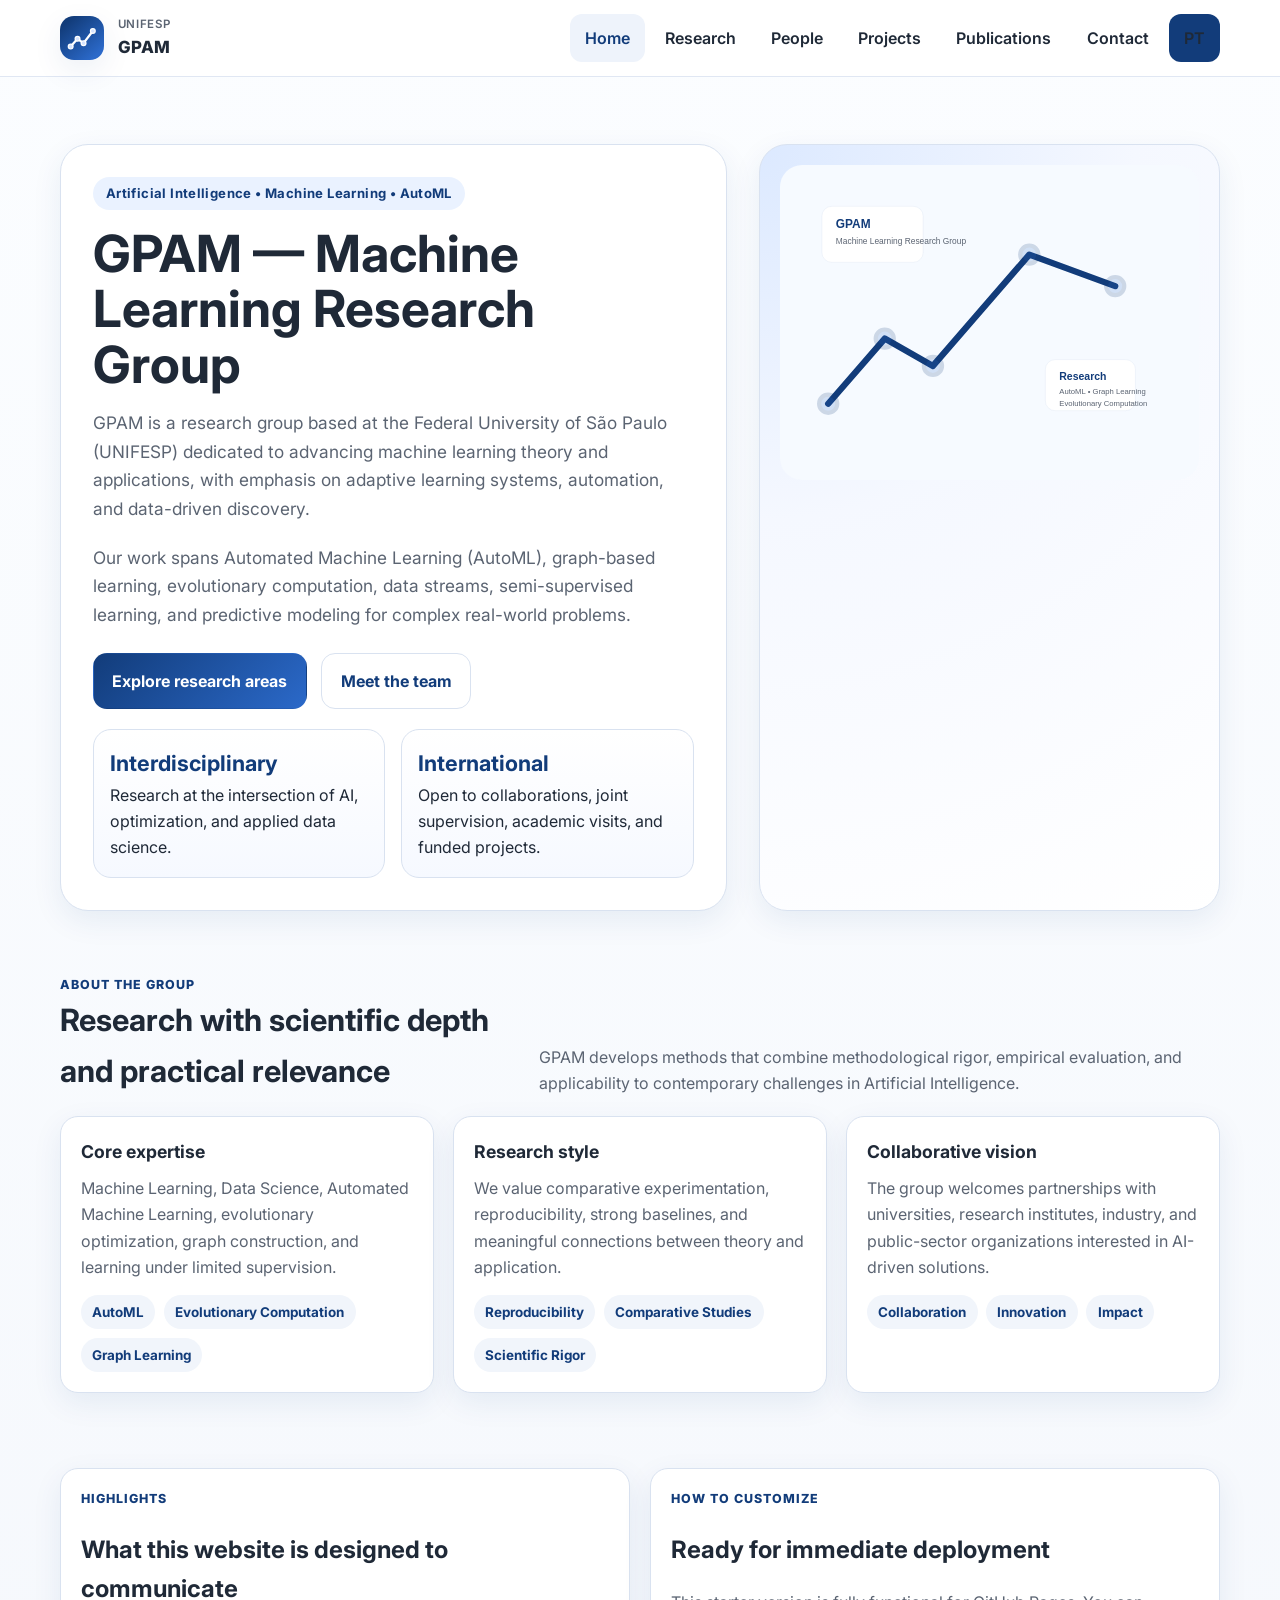
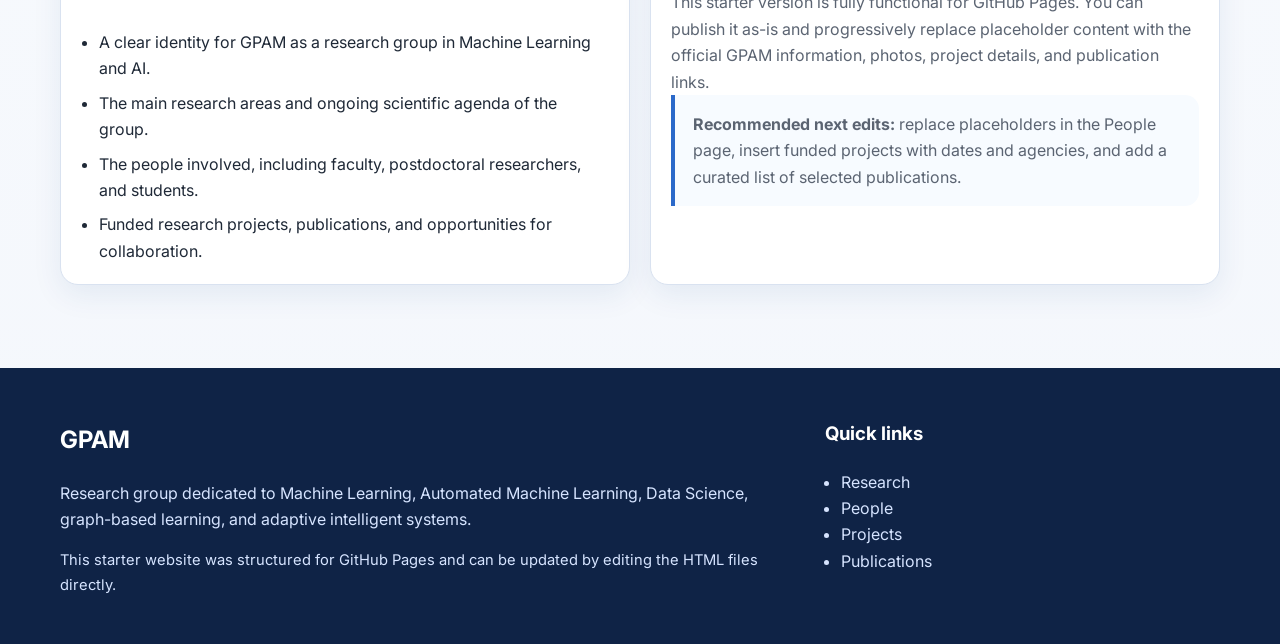
==== index.html @ a6197feb "initial gpam website" ====
<!doctype html>
<html lang="en">
<head>
  <meta charset="utf-8">
  <meta name="viewport" content="width=device-width, initial-scale=1">
  <title>GPAM — Machine Learning Research Group</title>
  <meta name="description" content="GPAM — Grupo de Pesquisa em Aprendizado de Máquina at UNIFESP.">
  <link rel="preconnect" href="https://fonts.googleapis.com">
  <link rel="preconnect" href="https://fonts.gstatic.com" crossorigin>
  <link href="https://fonts.googleapis.com/css2?family=Inter:wght@400;500;600;700;800&display=swap" rel="stylesheet">
  <link rel="stylesheet" href="assets/css/style.css">
</head>
<body>
  <a class="skip-link" href="#main">Skip to content</a>
  <header class="site-header">
    <div class="container header-inner">
      <a class="brand" href="index.html">
        <img class="brand-mark" src="assets/img/logo-gpam.svg" alt="GPAM logo">
        <div class="brand-text">
          <small>UNIFESP</small>
          <span>GPAM</span>
        </div>
      </a>
      <button class="nav-toggle" type="button" aria-expanded="false" aria-label="Toggle navigation">Menu</button>
      <nav class="site-nav" aria-label="Primary">
        <ul>
          <li><a href="index.html" aria-current="page">Home</a></li>
<li><a href="research.html">Research</a></li>
<li><a href="people.html">People</a></li>
<li><a href="projects.html">Projects</a></li>
<li><a href="publications.html">Publications</a></li>
<li><a href="contact.html">Contact</a></li>
          <li><a class="lang-switch" href="pt/index.html">PT</a></li>
        </ul>
      </nav>
    </div>
  </header>
  <main id="main">
    
<section class="hero">
  <div class="container hero-grid">
    <div class="hero-card">
      <span class="eyebrow">Artificial Intelligence • Machine Learning • AutoML</span>
      <h1>GPAM — Machine Learning Research Group</h1>
      <p class="lead">GPAM is a research group based at the Federal University of São Paulo (UNIFESP) dedicated to advancing machine learning theory and applications, with emphasis on adaptive learning systems, automation, and data-driven discovery.</p>
      <p class="lead">Our work spans Automated Machine Learning (AutoML), graph-based learning, evolutionary computation, data streams, semi-supervised learning, and predictive modeling for complex real-world problems.</p>
      <div class="cta-row">
        <a class="btn btn-primary" href="research.html">Explore research areas</a>
        <a class="btn btn-secondary" href="people.html">Meet the team</a>
      </div>
      <div class="stat-grid">
        <div class="stat-box"><strong>Interdisciplinary</strong><span>Research at the intersection of AI, optimization, and applied data science.</span></div>
        <div class="stat-box"><strong>International</strong><span>Open to collaborations, joint supervision, academic visits, and funded projects.</span></div>
      </div>
    </div>
    <div class="visual-card">
      <img src="assets/img/hero-graph.svg" alt="Abstract graph illustration representing machine learning research">
    </div>
  </div>
</section>

<section class="section">
  <div class="container">
    <div class="section-header">
      <div>
        <div class="kicker">About the group</div>
        <h2>Research with scientific depth and practical relevance</h2>
      </div>
      <p>GPAM develops methods that combine methodological rigor, empirical evaluation, and applicability to contemporary challenges in Artificial Intelligence.</p>
    </div>
    <div class="grid grid-3">
      <article class="card">
        <h3>Core expertise</h3>
        <p>Machine Learning, Data Science, Automated Machine Learning, evolutionary optimization, graph construction, and learning under limited supervision.</p>
        <div class="tag-row"><span class="tag">AutoML</span><span class="tag">Evolutionary Computation</span><span class="tag">Graph Learning</span></div>
      </article>
      <article class="card">
        <h3>Research style</h3>
        <p>We value comparative experimentation, reproducibility, strong baselines, and meaningful connections between theory and application.</p>
        <div class="tag-row"><span class="tag">Reproducibility</span><span class="tag">Comparative Studies</span><span class="tag">Scientific Rigor</span></div>
      </article>
      <article class="card">
        <h3>Collaborative vision</h3>
        <p>The group welcomes partnerships with universities, research institutes, industry, and public-sector organizations interested in AI-driven solutions.</p>
        <div class="tag-row"><span class="tag">Collaboration</span><span class="tag">Innovation</span><span class="tag">Impact</span></div>
      </article>
    </div>
  </div>
</section>

<section class="section">
  <div class="container grid grid-2">
    <div class="card">
      <div class="kicker">Highlights</div>
      <h2>What this website is designed to communicate</h2>
      <ul class="highlight-list">
        <li>A clear identity for GPAM as a research group in Machine Learning and AI.</li>
        <li>The main research areas and ongoing scientific agenda of the group.</li>
        <li>The people involved, including faculty, postdoctoral researchers, and students.</li>
        <li>Funded research projects, publications, and opportunities for collaboration.</li>
      </ul>
    </div>
    <div class="card">
      <div class="kicker">How to customize</div>
      <h2>Ready for immediate deployment</h2>
      <p>This starter version is fully functional for GitHub Pages. You can publish it as-is and progressively replace placeholder content with the official GPAM information, photos, project details, and publication links.</p>
      <p class="note"><strong>Recommended next edits:</strong> replace placeholders in the People page, insert funded projects with dates and agencies, and add a curated list of selected publications.</p>
    </div>
  </div>
</section>

  </main>
  <footer class="site-footer">
    <div class="container footer-grid">
      <div>
        <h2>GPAM</h2>
        <p>Research group dedicated to Machine Learning, Automated Machine Learning, Data Science, graph-based learning, and adaptive intelligent systems.</p>
        <p class="small">This starter website was structured for GitHub Pages and can be updated by editing the HTML files directly.</p>
      </div>
      <div>
        <h3>Quick links</h3>
        <ul>
          <li><a href="research.html">Research</a></li>
          <li><a href="people.html">People</a></li>
          <li><a href="projects.html">Projects</a></li>
          <li><a href="publications.html">Publications</a></li>
        </ul>
      </div>
    </div>
  </footer>
  <script src="assets/js/main.js"></script>
</body>
</html>
---- assets/css/style.css ----
:root {
  --bg: #f7f9fc;
  --surface: #ffffff;
  --surface-2: #eef3fb;
  --text: #1f2937;
  --muted: #5b6472;
  --primary: #123c7a;
  --primary-2: #2b69c9;
  --border: #d9e2f0;
  --shadow: 0 10px 30px rgba(18, 60, 122, 0.08);
  --radius: 18px;
  --maxw: 1160px;
}
* { box-sizing: border-box; }
html { scroll-behavior: smooth; }
body {
  margin: 0;
  font-family: Inter, system-ui, -apple-system, BlinkMacSystemFont, "Segoe UI", sans-serif;
  color: var(--text);
  background: linear-gradient(180deg, #fbfdff 0%, #f4f7fc 100%);
  line-height: 1.65;
}
a { color: var(--primary-2); text-decoration: none; }
a:hover { text-decoration: underline; }
img { max-width: 100%; display: block; }
.container { width: min(var(--maxw), calc(100% - 2rem)); margin: 0 auto; }
.skip-link {
  position: absolute; left: -9999px; top: auto;
}
.skip-link:focus {
  left: 1rem; top: 1rem; background: #fff; padding: .7rem 1rem; border-radius: 10px; z-index: 1000;
}
.site-header {
  position: sticky; top: 0; z-index: 30;
  backdrop-filter: saturate(180%) blur(10px);
  background: rgba(255,255,255,.88);
  border-bottom: 1px solid rgba(217,226,240,.8);
}
.header-inner {
  display: flex; align-items: center; justify-content: space-between; gap: 1rem;
  min-height: 76px;
}
.brand {
  display: inline-flex; align-items: center; gap: .85rem; color: var(--text); font-weight: 800;
  text-decoration: none;
}
.brand-mark {
  width: 44px; height: 44px; border-radius: 14px; box-shadow: var(--shadow);
}
.brand-text small { display: block; color: var(--muted); font-weight: 600; font-size: .72rem; letter-spacing: .06em; text-transform: uppercase; }
.brand-text span { display: block; font-size: 1.05rem; }
.nav-toggle {
  display: none; border: 1px solid var(--border); background: #fff; border-radius: 12px; padding: .6rem .8rem;
}
.site-nav ul {
  display: flex; align-items: center; list-style: none; margin: 0; padding: 0; gap: .3rem;
}
.site-nav a, .lang-switch {
  display: inline-flex; align-items: center; justify-content: center;
  min-height: 42px; padding: .7rem .95rem; border-radius: 12px; color: var(--text); font-weight: 600;
}
.site-nav a[aria-current="page"] {
  background: var(--surface-2); color: var(--primary);
}
.lang-switch {
  background: var(--primary); color: #fff; text-decoration: none;
}
.hero {
  padding: 4.2rem 0 2.5rem;
}
.hero-grid {
  display: grid; grid-template-columns: 1.3fr .9fr; gap: 2rem; align-items: center;
}
.hero-card {
  background: var(--surface); border: 1px solid var(--border); border-radius: 28px; padding: 2rem; box-shadow: var(--shadow);
}
.eyebrow {
  display: inline-flex; align-items: center; gap: .5rem; padding: .35rem .8rem;
  background: #eaf2ff; color: var(--primary); border-radius: 999px; font-size: .82rem; font-weight: 700; letter-spacing: .03em;
}
.hero h1 { font-size: clamp(2rem, 4vw, 3.5rem); line-height: 1.08; margin: 1rem 0; }
.hero p.lead { font-size: 1.08rem; color: var(--muted); margin-bottom: 1.3rem; }
.cta-row { display: flex; flex-wrap: wrap; gap: .9rem; margin-top: 1.5rem; }
.btn {
  display: inline-flex; align-items: center; justify-content: center; gap: .45rem;
  min-height: 48px; padding: .85rem 1.15rem; border-radius: 14px; font-weight: 700; text-decoration: none;
  border: 1px solid transparent;
}
.btn-primary { background: linear-gradient(135deg, var(--primary), var(--primary-2)); color: #fff; }
.btn-secondary { background: #fff; color: var(--primary); border-color: var(--border); }
.stat-grid {
  display: grid; grid-template-columns: repeat(2, 1fr); gap: 1rem; margin-top: 1.25rem;
}
.stat-box {
  background: linear-gradient(180deg, #fff 0%, #f6f9ff 100%);
  border: 1px solid var(--border); border-radius: 18px; padding: 1rem;
}
.stat-box strong { display: block; font-size: 1.35rem; color: var(--primary); }
.visual-card {
  min-height: 100%; background: radial-gradient(circle at top left, #dce9ff 0%, #f5f8ff 42%, #ffffff 100%);
  border: 1px solid var(--border); border-radius: 28px; box-shadow: var(--shadow); padding: 1.25rem;
}
.visual-card img { border-radius: 22px; }
.section { padding: 1.5rem 0 3.2rem; }
.section-header {
  display: flex; justify-content: space-between; align-items: end; gap: 1rem; margin-bottom: 1.2rem;
}
.section-header h2 { font-size: clamp(1.55rem, 2.4vw, 2.3rem); margin: 0; }
.section-header p { margin: 0; color: var(--muted); max-width: 720px; }
.grid { display: grid; gap: 1.2rem; }
.grid-3 { grid-template-columns: repeat(3, 1fr); }
.grid-2 { grid-template-columns: repeat(2, 1fr); }
.card {
  background: var(--surface); border: 1px solid var(--border); border-radius: var(--radius); padding: 1.25rem;
  box-shadow: var(--shadow);
}
.card h3 { margin-top: 0; margin-bottom: .55rem; font-size: 1.1rem; }
.card p { margin: 0; color: var(--muted); }
.tag-row { display: flex; flex-wrap: wrap; gap: .55rem; margin-top: .9rem; }
.tag {
  display: inline-flex; padding: .38rem .7rem; border-radius: 999px; background: #f1f5fb; color: var(--primary);
  font-size: .84rem; font-weight: 700;
}
.highlight-list { margin: 0; padding-left: 1.1rem; }
.highlight-list li + li { margin-top: .5rem; }
.note {
  padding: 1rem 1.15rem; border-left: 4px solid var(--primary-2); background: #f7fbff; border-radius: 0 14px 14px 0;
}
.person-card { display: grid; grid-template-columns: 92px 1fr; gap: 1rem; align-items: start; }
.person-card img { width: 92px; height: 92px; object-fit: cover; border-radius: 18px; border: 1px solid var(--border); }
.person-card h3 { margin-bottom: .15rem; }
.person-role { color: var(--primary); font-weight: 700; margin-bottom: .35rem; }
.person-links { display: flex; flex-wrap: wrap; gap: .8rem; margin-top: .75rem; font-size: .95rem; }
.timeline { display: grid; gap: 1rem; }
.timeline .card { position: relative; }
.timeline .card::before {
  content: ""; position: absolute; left: -1px; top: 1rem; bottom: 1rem; width: 4px; border-radius: 999px;
  background: linear-gradient(180deg, var(--primary), var(--primary-2));
}
.pub-list { margin: 0; padding-left: 1.2rem; }
.pub-list li + li { margin-top: .95rem; }
.contact-grid { display: grid; grid-template-columns: 1fr 1fr; gap: 1.2rem; }
.site-footer {
  margin-top: 2rem; background: #0f2346; color: #edf3ff; padding: 2rem 0;
}
.footer-grid { display: grid; grid-template-columns: 1.3fr .7fr; gap: 2rem; }
.site-footer h2, .site-footer h3 { color: #fff; }
.site-footer p, .site-footer li, .site-footer a { color: #d6e4ff; }
.site-footer ul { margin: .4rem 0 0; padding-left: 1rem; }
.small { font-size: .92rem; color: var(--muted); }
.page-hero {
  padding: 3rem 0 1.2rem;
}
.page-hero .card { padding: 1.6rem; }
.breadcrumb { color: var(--muted); font-size: .92rem; margin-bottom: .65rem; }
.empty-list { color: var(--muted); }
.kicker { color: var(--primary); text-transform: uppercase; letter-spacing: .08em; font-size: .78rem; font-weight: 800; }
@media (max-width: 980px) {
  .hero-grid, .grid-3, .grid-2, .contact-grid, .footer-grid { grid-template-columns: 1fr; }
}
@media (max-width: 820px) {
  .nav-toggle { display: inline-flex; }
  .site-nav {
    position: absolute; left: 0; right: 0; top: 76px; background: rgba(255,255,255,.98);
    border-bottom: 1px solid var(--border); display: none;
  }
  .site-nav.open { display: block; }
  .site-nav ul { flex-direction: column; align-items: stretch; padding: .8rem 1rem 1rem; }
  .site-nav a, .lang-switch { justify-content: flex-start; }
}
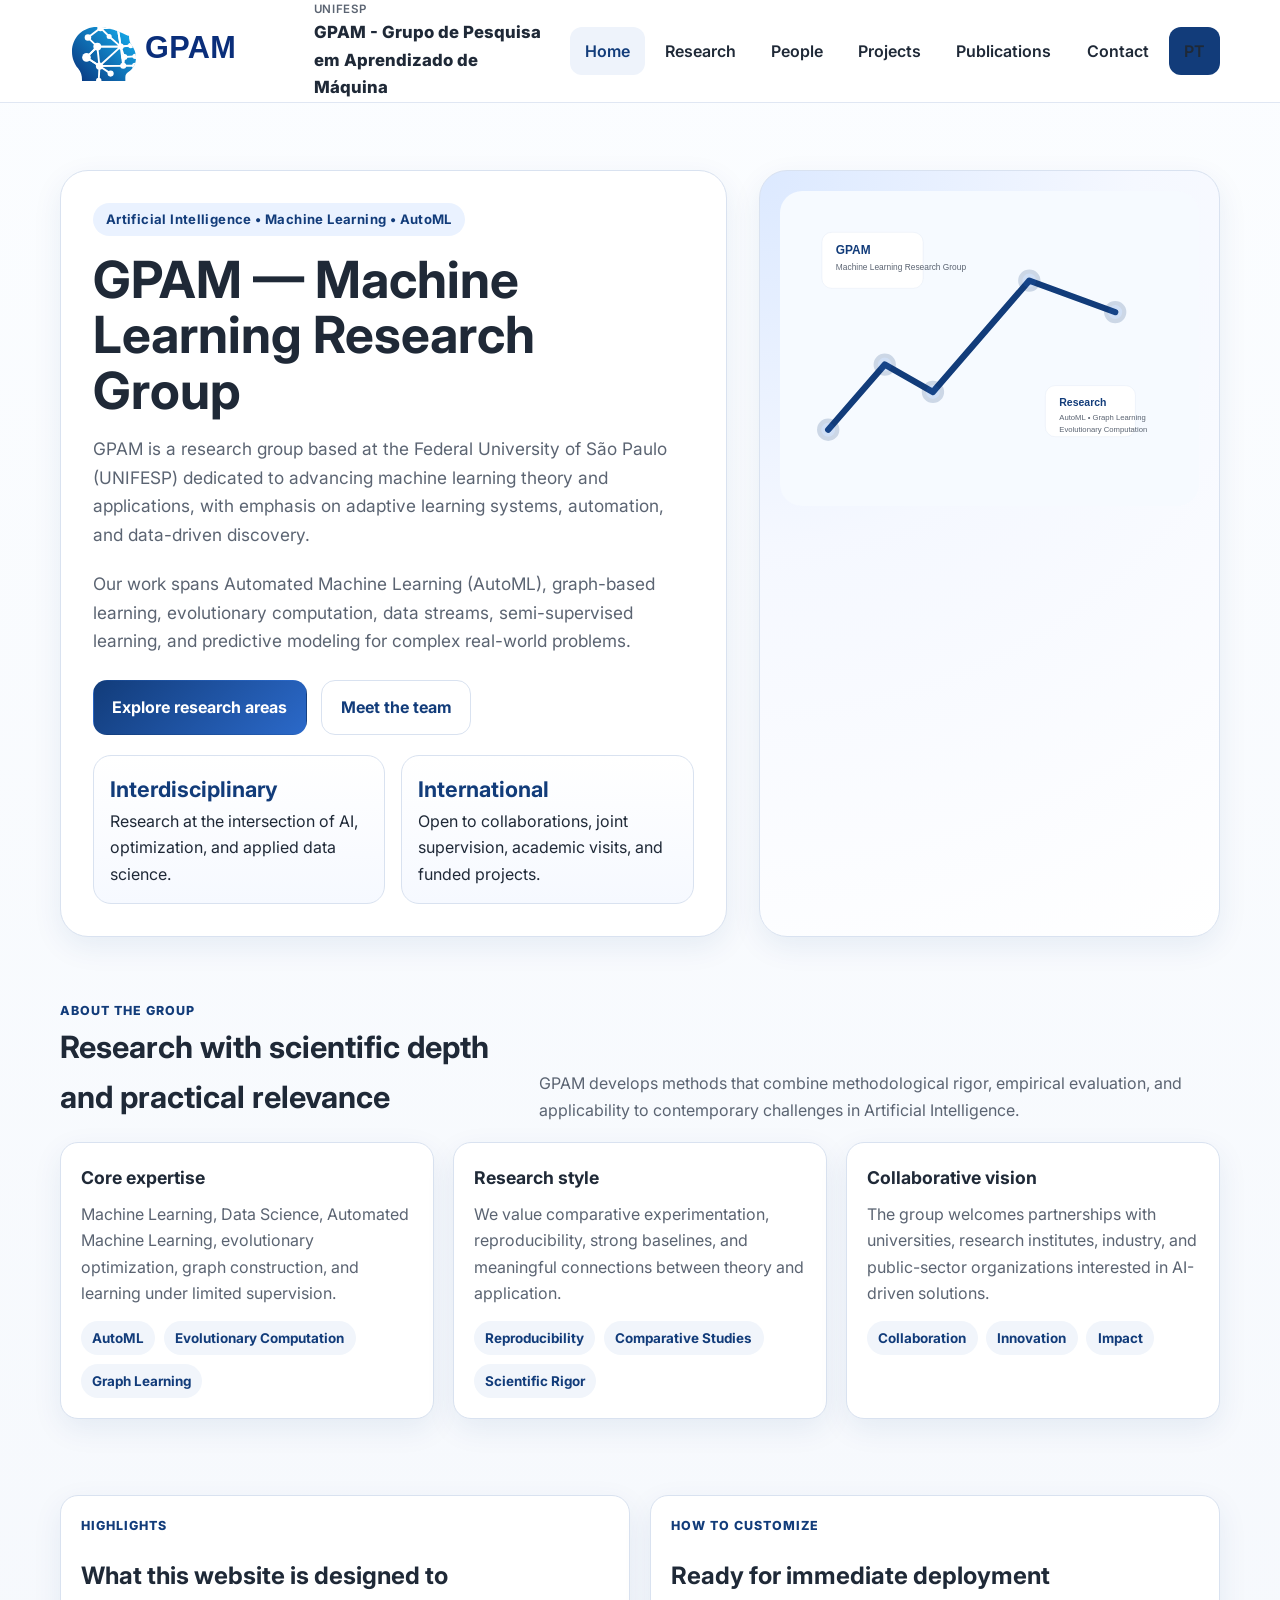
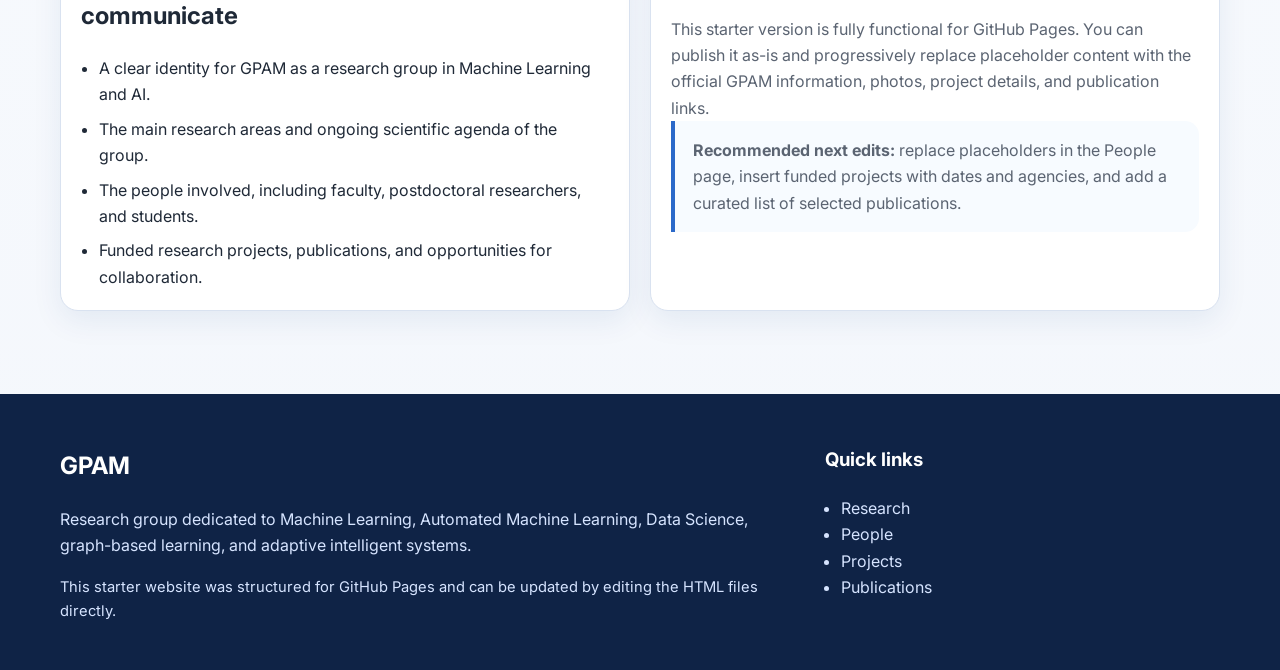
==== commit 5334fce3: "Update index.html" ====
--- a/index.html
+++ b/index.html
@@ -18,7 +18,7 @@
         <img class="brand-mark" src="assets/img/logo-gpam.svg" alt="GPAM logo">
         <div class="brand-text">
           <small>UNIFESP</small>
-          <span>GPAM</span>
+          <span>GPAM - Grupo de Pesquisa em Aprendizado de Máquina</span>
         </div>
       </a>
       <button class="nav-toggle" type="button" aria-expanded="false" aria-label="Toggle navigation">Menu</button>
@@ -130,4 +130,4 @@
   </footer>
   <script src="assets/js/main.js"></script>
 </body>
-</html>+</html>
--- a/assets/css/style.css
+++ b/assets/css/style.css
@@ -46,7 +46,9 @@
   text-decoration: none;
 }
 .brand-mark {
-  width: 44px; height: 44px; border-radius: 14px; box-shadow: var(--shadow);
+  height: 60px;
+  width: auto;
+  object-fit: cover;
 }
 .brand-text small { display: block; color: var(--muted); font-weight: 600; font-size: .72rem; letter-spacing: .06em; text-transform: uppercase; }
 .brand-text span { display: block; font-size: 1.05rem; }
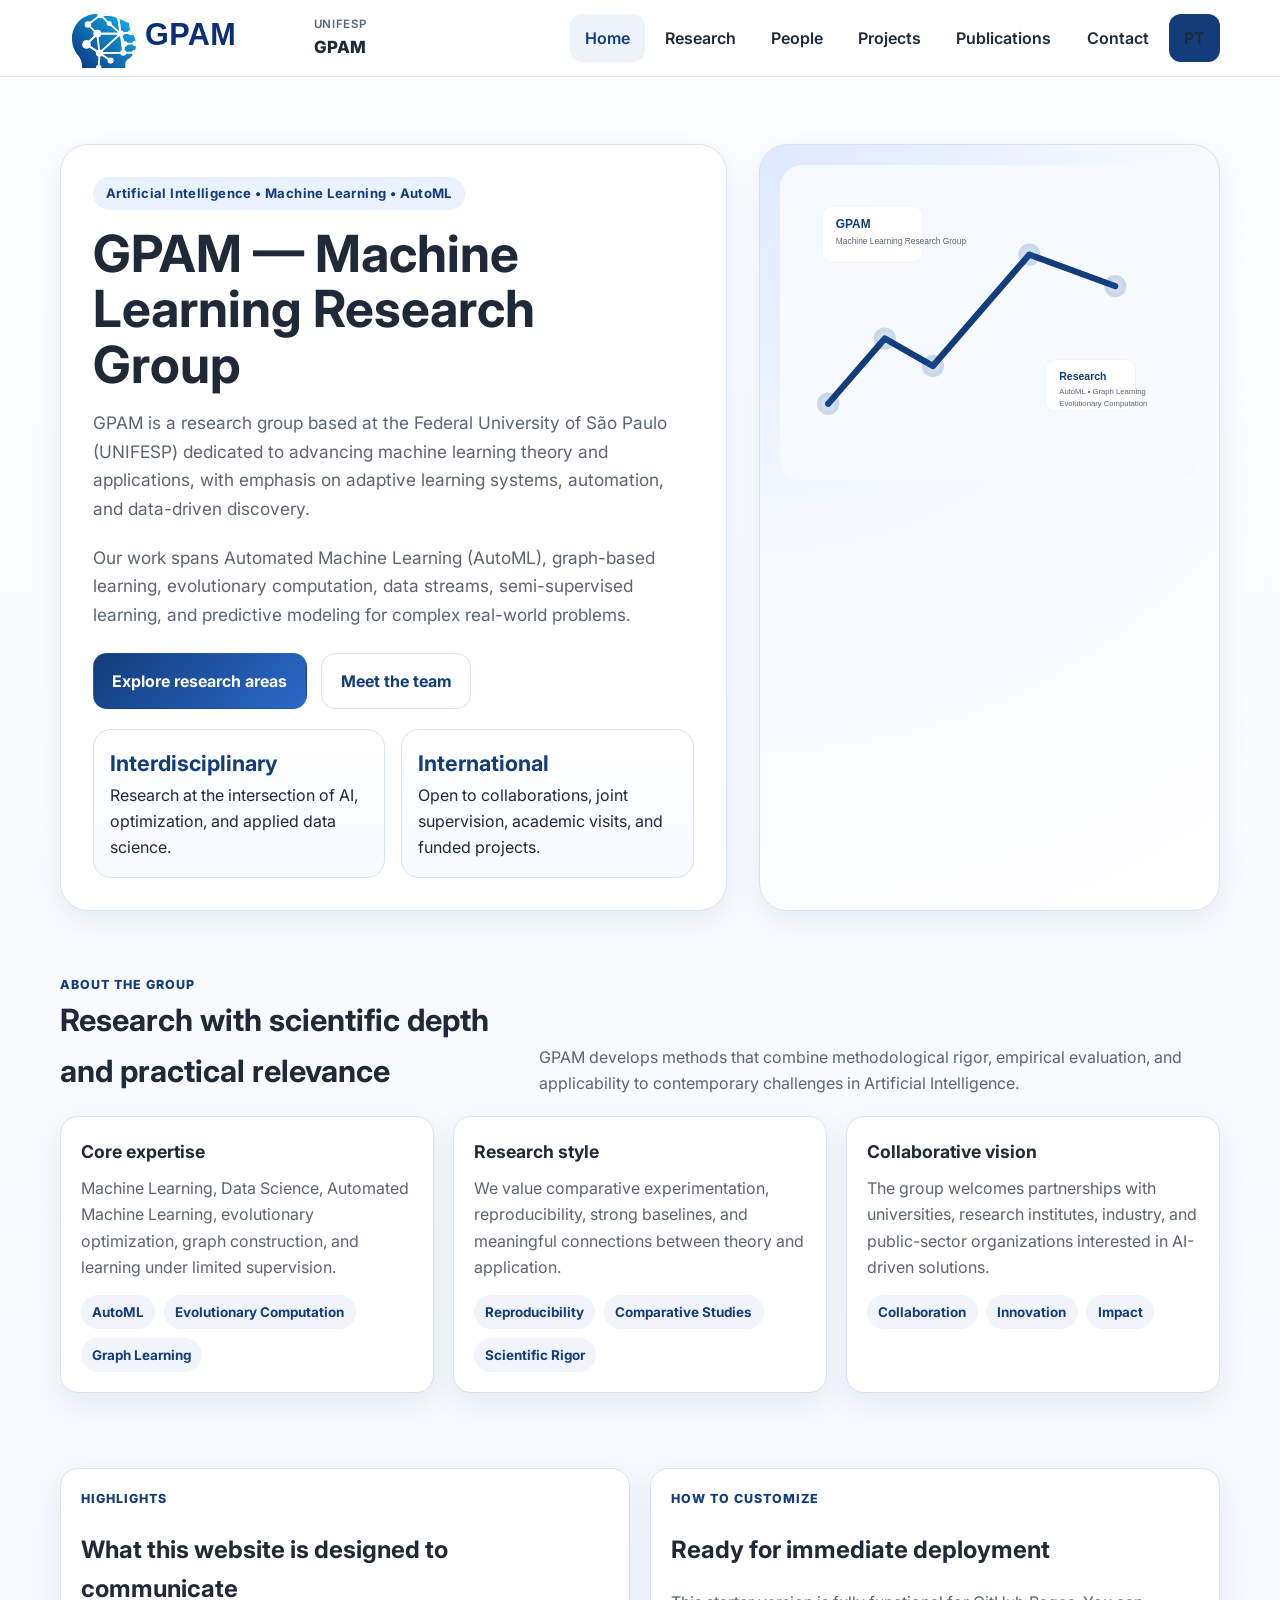
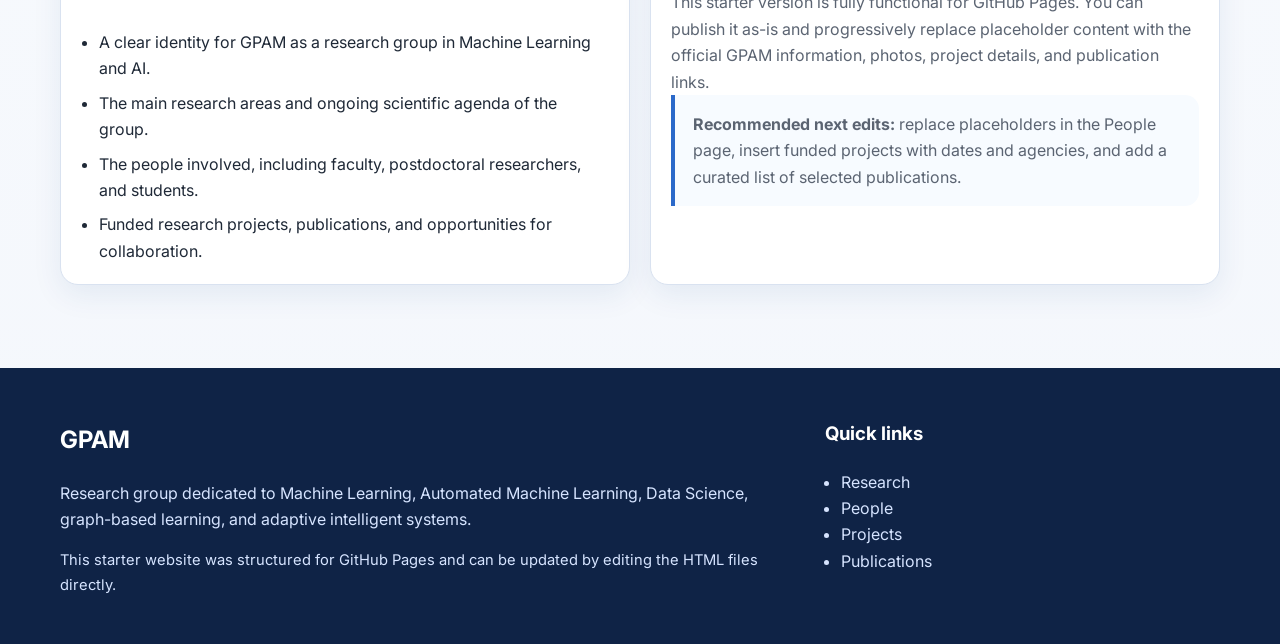
==== commit ce352cba: "Update index.html" ====
--- a/index.html
+++ b/index.html
@@ -3,7 +3,7 @@
 <head>
   <meta charset="utf-8">
   <meta name="viewport" content="width=device-width, initial-scale=1">
-  <title>GPAM — Machine Learning Research Group</title>
+  <title>GPAM — Grupo de Pesquisa em Aprendizado de Máquina</title>
   <meta name="description" content="GPAM — Grupo de Pesquisa em Aprendizado de Máquina at UNIFESP.">
   <link rel="preconnect" href="https://fonts.googleapis.com">
   <link rel="preconnect" href="https://fonts.gstatic.com" crossorigin>
@@ -18,7 +18,7 @@
         <img class="brand-mark" src="assets/img/logo-gpam.svg" alt="GPAM logo">
         <div class="brand-text">
           <small>UNIFESP</small>
-          <span>GPAM - Grupo de Pesquisa em Aprendizado de Máquina</span>
+          <span>GPAM</span>
         </div>
       </a>
       <button class="nav-toggle" type="button" aria-expanded="false" aria-label="Toggle navigation">Menu</button>
